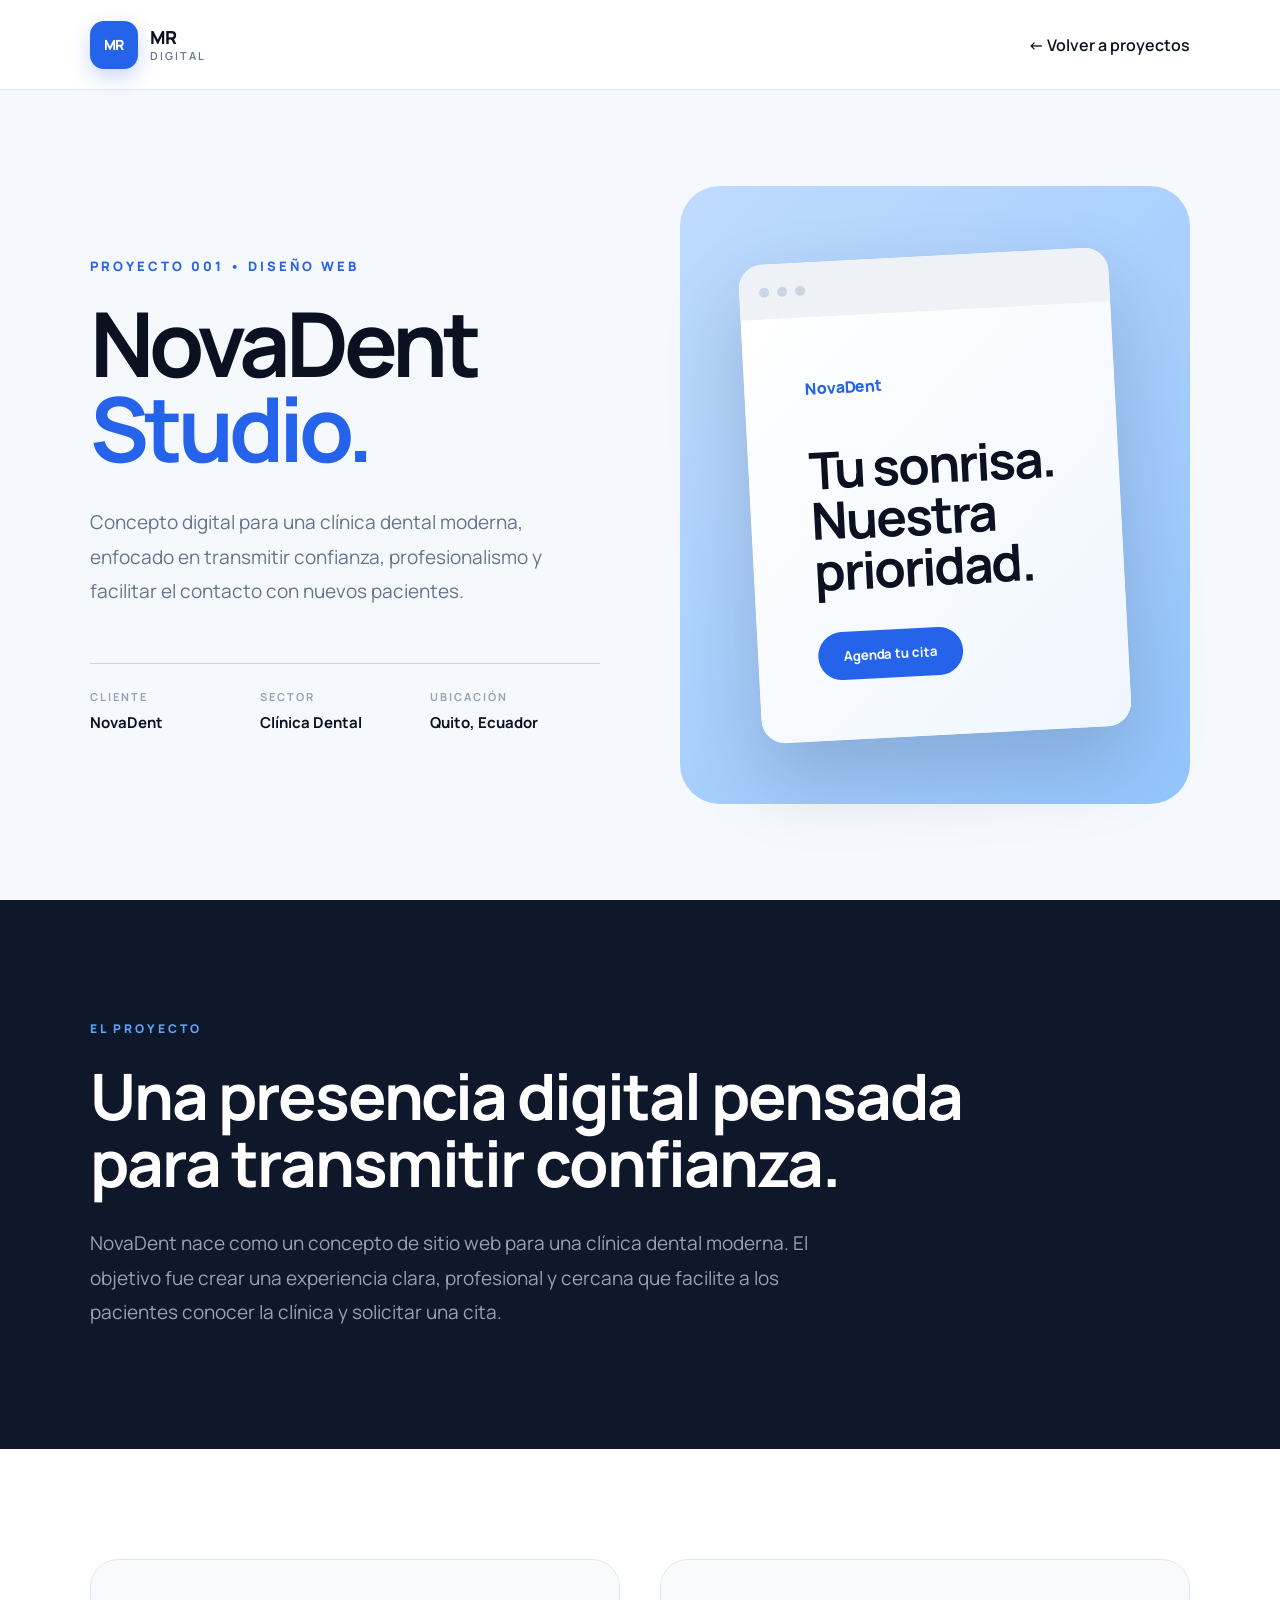
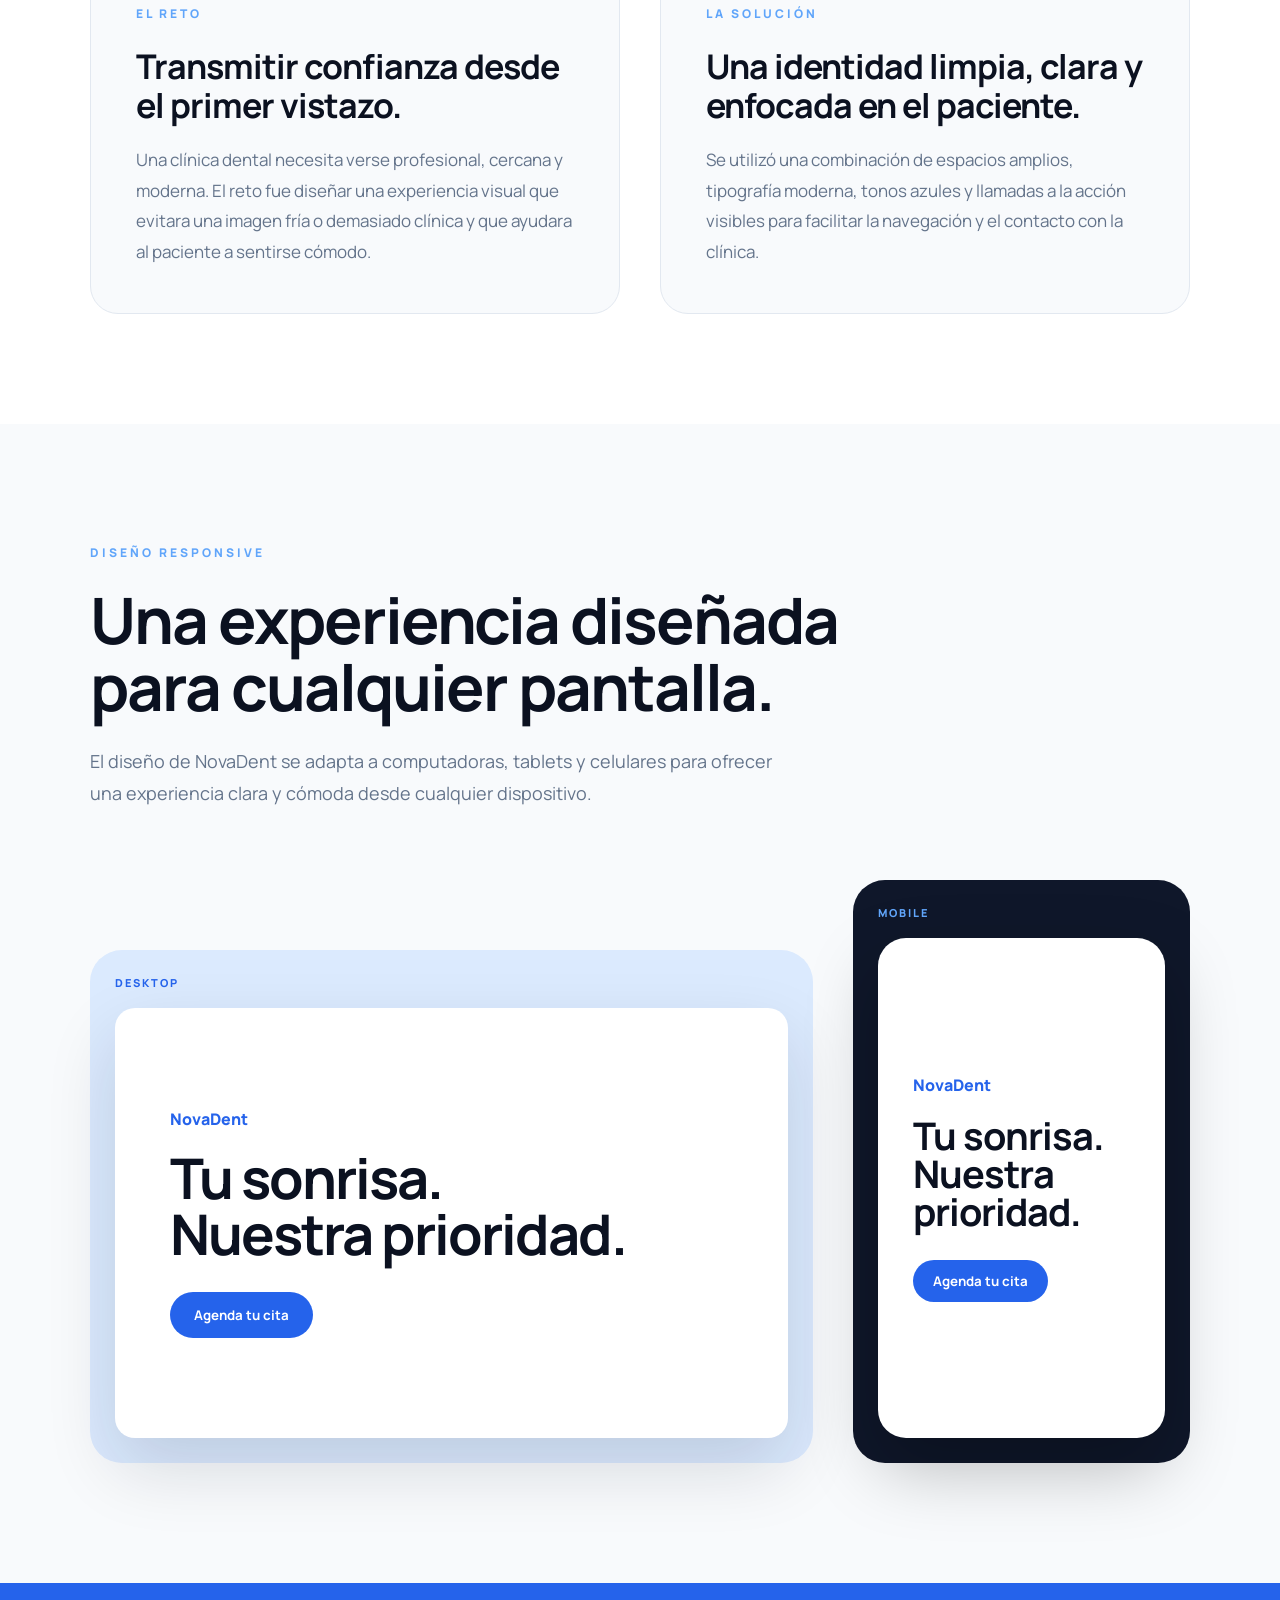
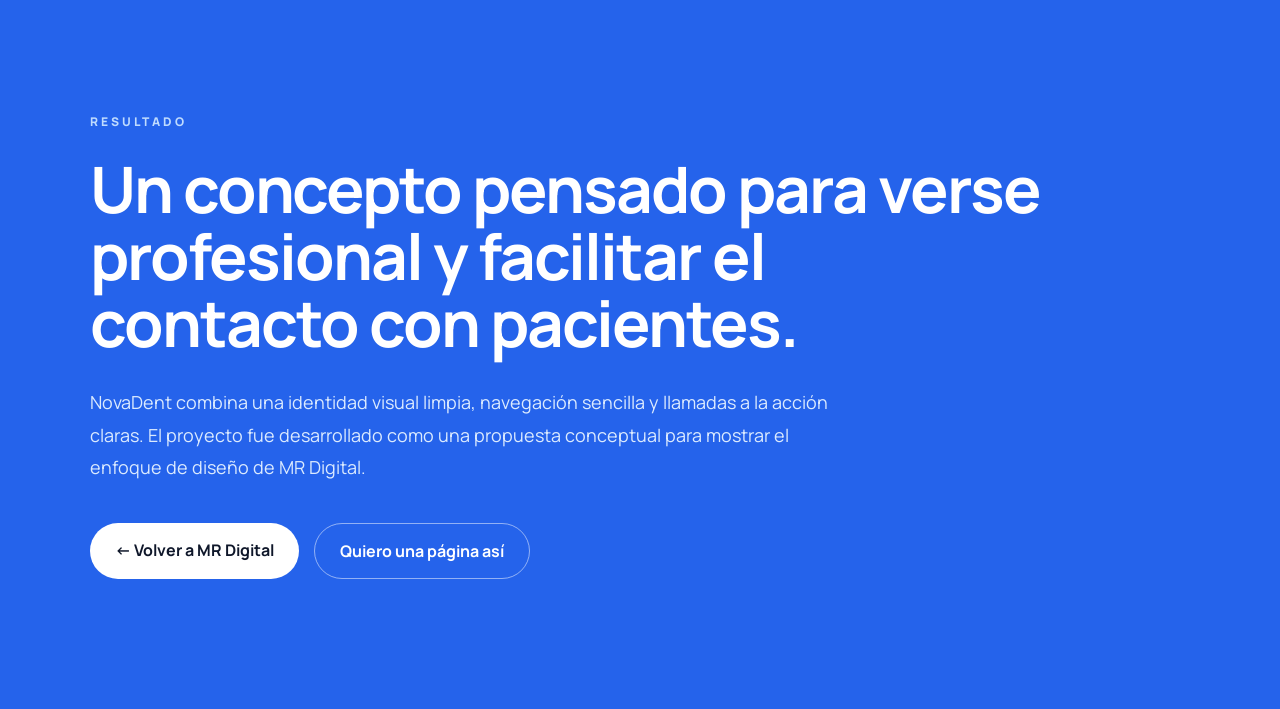
==== novadent.html @ 91b39d13 "Add files via upload" ====
<!DOCTYPE html>
<html lang="es">

<head>
    <meta charset="UTF-8">
    <meta name="viewport" content="width=device-width, initial-scale=1.0">

    <title>NovaDent Studio | Proyecto MR Digital</title>

    <link rel="stylesheet" href="style.css">

    <link rel="preconnect" href="https://fonts.googleapis.com">
    <link rel="preconnect" href="https://fonts.gstatic.com" crossorigin>

    <link href="https://fonts.googleapis.com/css2?family=Manrope:wght@400;500;600;700;800&display=swap"
        rel="stylesheet">
</head>

<body class="pagina-proyecto">

    <!-- NAVEGACIÓN -->
    <header class="proyecto-header">

        <a href="index.html" class="proyecto-logo">
            <div class="logo-icon">MR</div>

            <div class="logo-texto">
                <strong>MR</strong>
                <span>DIGITAL</span>
            </div>
        </a>

        <a href="index.html#proyectos" class="volver-proyectos">
            ← Volver a proyectos
        </a>

    </header>


    <!-- HERO DEL PROYECTO -->
    <main>

        <section class="novadent-hero">

            <div class="novadent-info">

                <p class="novadent-etiqueta">
                    PROYECTO 001 • DISEÑO WEB
                </p>

                <h1>
                    NovaDent
                    <span>Studio.</span>
                </h1>

                <p class="novadent-descripcion">
                    Concepto digital para una clínica dental moderna,
                    enfocado en transmitir confianza, profesionalismo
                    y facilitar el contacto con nuevos pacientes.
                </p>

                <div class="novadent-datos">

                    <div>
                        <span>CLIENTE</span>
                        <strong>NovaDent</strong>
                    </div>

                    <div>
                        <span>SECTOR</span>
                        <strong>Clínica Dental</strong>
                    </div>

                    <div>
                        <span>UBICACIÓN</span>
                        <strong>Quito, Ecuador</strong>
                    </div>

                </div>

            </div>


            <!-- MOCKUP -->
            <div class="novadent-presentacion">

                <div class="novadent-browser">

                    <div class="browser-bar">
                        <span></span>
                        <span></span>
                        <span></span>
                    </div>

                    <div class="browser-contenido">

                        <p>NovaDent</p>

                        <h2>
                            Tu sonrisa.<br>
                            Nuestra prioridad.
                        </h2>

                        <button>
                            Agenda tu cita
                        </button>

                    </div>

                </div>

            </div>

        </section>

        <!-- =========================
     EL PROYECTO
========================= -->

        <section class="novadent-proyecto-info">

            <div class="novadent-proyecto-info-contenido">

                <p class="proyecto-etiqueta">
                    EL PROYECTO
                </p>

                <h2>
                    Una presencia digital pensada
                    para transmitir confianza.
                </h2>

                <p class="proyecto-descripcion">
                    NovaDent nace como un concepto de sitio web para una clínica dental
                    moderna. El objetivo fue crear una experiencia clara, profesional
                    y cercana que facilite a los pacientes conocer la clínica y
                    solicitar una cita.
                </p>

            </div>

        </section>

        <!-- =========================
     RETO Y SOLUCIÓN
========================= -->

        <section class="reto-solucion">

            <div class="reto-bloque">

                <p class="proyecto-etiqueta">
                    EL RETO
                </p>

                <h3>
                    Transmitir confianza desde el primer vistazo.
                </h3>

                <p>
                    Una clínica dental necesita verse profesional, cercana y moderna.
                    El reto fue diseñar una experiencia visual que evitara una imagen fría
                    o demasiado clínica y que ayudara al paciente a sentirse cómodo.
                </p>

            </div>


            <div class="reto-bloque">

                <p class="proyecto-etiqueta">
                    LA SOLUCIÓN
                </p>

                <h3>
                    Una identidad limpia, clara y enfocada en el paciente.
                </h3>

                <p>
                    Se utilizó una combinación de espacios amplios, tipografía moderna,
                    tonos azules y llamadas a la acción visibles para facilitar la
                    navegación y el contacto con la clínica.
                </p>

            </div>

        </section>

        <!-- =========================
     DISEÑO RESPONSIVE
========================= -->

        <section class="novadent-responsive">

            <div class="responsive-encabezado">

                <p class="proyecto-etiqueta">
                    DISEÑO RESPONSIVE
                </p>

                <h2>
                    Una experiencia diseñada
                    para cualquier pantalla.
                </h2>

                <p>
                    El diseño de NovaDent se adapta a computadoras,
                    tablets y celulares para ofrecer una experiencia
                    clara y cómoda desde cualquier dispositivo.
                </p>

            </div>

            <div class="responsive-demo">

                <div class="responsive-desktop">
                    <span>DESKTOP</span>

                    <div class="desktop-pantalla">
                        <p>NovaDent</p>

                        <h3>
                            Tu sonrisa.<br>
                            Nuestra prioridad.
                        </h3>

                        <button>Agenda tu cita</button>
                    </div>
                </div>

                <div class="responsive-mobile">
                    <span>MOBILE</span>

                    <div class="mobile-pantalla">
                        <p>NovaDent</p>

                        <h3>
                            Tu sonrisa.<br>
                            Nuestra prioridad.
                        </h3>

                        <button>Agenda tu cita</button>
                    </div>
                </div>

            </div>

        </section>

        <!-- =========================
     RESULTADO FINAL
========================= -->

        <section class="resultado-final">

            <div class="resultado-contenido">

                <p class="proyecto-etiqueta">
                    RESULTADO
                </p>

                <h2>
                    Un concepto pensado para verse profesional
                    y facilitar el contacto con pacientes.
                </h2>

                <p>
                    NovaDent combina una identidad visual limpia,
                    navegación sencilla y llamadas a la acción claras.
                    El proyecto fue desarrollado como una propuesta
                    conceptual para mostrar el enfoque de diseño de MR Digital.
                </p>

                <div class="resultado-botones">

                    <a href="index.html#proyectos" class="resultado-btn-principal">
                        ← Volver a MR Digital
                    </a>

                    <a href="index.html#contacto" class="resultado-btn-secundario">
                        Quiero una página así
                    </a>

                </div>

            </div>

        </section>

    </main>

</body>

</html>
---- style.css ----
* {
    margin: 0;
    padding: 0;
    box-sizing: border-box;
}

html {
    scroll-behavior: smooth;
}

body {

    font-family: 'Manrope', sans-serif;

    background: #f8fafc;

    color: #0f172a;

}


/* HEADER */

.header {
    width: 100%;
    height: 85px;

    display: flex;
    align-items: center;
    justify-content: space-between;

    padding: 0 7%;

    background: rgba(255, 255, 255, 0.78);

    backdrop-filter: blur(18px);
    -webkit-backdrop-filter: blur(18px);

    position: fixed;
    top: 0;
    left: 0;

    z-index: 1000;

    border-bottom: 1px solid rgba(226, 232, 240, 0.7);

    box-shadow: 0 8px 35px rgba(15, 23, 42, 0.05);
}


/* LOGO */

.logo {
    display: flex;
    align-items: center;
    gap: 11px;

    text-decoration: none;
    color: #0f172a;
}

.logo-icon {
    width: 42px;
    height: 42px;

    display: flex;
    align-items: center;
    justify-content: center;

    background: #2563eb;
    color: white;

    border-radius: 12px;

    font-size: 14px;
    font-weight: 800;
    letter-spacing: -0.5px;

    box-shadow: 0 8px 20px rgba(37, 99, 235, 0.25);

    transition: 0.3s;
}

.logo:hover .logo-icon {
    transform: rotate(-6deg) scale(1.05);
}

.logo-texto {
    display: flex;
    flex-direction: column;

    line-height: 1;
}

.logo-texto strong {
    font-size: 16px;
    font-weight: 800;
}

.logo-texto span {
    margin-top: 4px;

    color: #64748b;

    font-size: 11px;
    font-weight: 600;

    letter-spacing: 1.5px;
    text-transform: uppercase;
}

/* MENU */

.menu {
    display: flex;
    gap: 35px;
}

.menu a {
    text-decoration: none;
    color: #334155;
    font-size: 15px;

    transition: 0.3s;
}

.menu a:hover {
    color: #2563eb;
}


/* BOTON CONTACTO */

.btn-contacto {
    text-decoration: none;

    background: #0f172a;
    color: white;

    padding: 13px 25px;

    border-radius: 30px;

    font-size: 14px;

    transition: 0.3s;
}

.btn-contacto:hover {
    background: #2563eb;
}


/* HERO */

.hero {
    min-height: 100vh;

    display: flex;
    align-items: center;
    justify-content: space-between;

    gap: 70px;

    padding: 140px 7% 70px;

    background:
        radial-gradient(circle at top right, #dbeafe 0%, transparent 35%),
        radial-gradient(circle at bottom left, #bfdbfe 0%, transparent 35%),
        #f8fafc;
}


/* TEXTO HERO */

.hero-texto {
    max-width: 680px;
}

.etiqueta {
    color: #2563eb;

    font-size: 13px;

    font-weight: bold;

    letter-spacing: 2px;

    margin-bottom: 25px;
}

.hero h1 {
    font-size: 65px;

    line-height: 1.05;

    letter-spacing: -2px;

    margin-bottom: 25px;
}

.hero h1 span {
    color: #2563eb;
}

.descripcion {
    max-width: 560px;

    color: #64748b;

    font-size: 18px;

    line-height: 1.7;

    margin-bottom: 35px;
}


/* BOTONES HERO */

.hero-botones {
    display: flex;
    gap: 15px;
}

.btn-principal,
.btn-secundario {

    text-decoration: none;

    padding: 16px 28px;

    border-radius: 30px;

    font-weight: bold;

    transition: 0.3s;
}

.btn-principal {
    background: #2563eb;
    color: white;
}

.btn-principal:hover {
    transform: translateY(-3px);
}

.btn-secundario {
    border: 1px solid #cbd5e1;

    color: #0f172a;

    background: white;
}

.btn-secundario:hover {
    border-color: #2563eb;
    color: #2563eb;
}


/* TARJETA */

.hero-card {

    width: 380px;

    background: #0f172a;

    color: white;

    border-radius: 30px;

    padding: 35px;

    box-shadow: 0 30px 70px rgba(15, 23, 42, 0.20);

    transform: rotate(2deg);

    transition: transform .25s ease;
}

.hero-card:hover {
    transform: rotate(0deg) translateY(-8px);
}

.hero-card p {

    color: #60a5fa;

    font-size: 12px;

    letter-spacing: 2px;

    margin-bottom: 20px;
}

.hero-card h2 {

    font-size: 42px;

    margin-bottom: 5px;
}

.hero-card span {

    color: #94a3b8;
}


/* MOCKUP */

.mockup {
    margin-top: 30px;

    background: white;

    border-radius: 20px;

    overflow: hidden;

    box-shadow: 0 20px 50px rgba(0, 0, 0, 0.18);
}

.mockup-barra {
    height: 38px;

    display: flex;
    align-items: center;

    gap: 7px;

    padding: 0 15px;

    background: #f1f5f9;
}

.mockup-barra span {
    width: 8px;
    height: 8px;

    border-radius: 50%;

    background: #cbd5e1;
}

.mockup-contenido {
    min-height: 215px;

    padding: 30px;

    background:
        radial-gradient(circle at top right, #bfdbfe 0%, transparent 35%),
        linear-gradient(135deg, #ffffff, #eff6ff);
}

.mockup-logo {
    color: #2563eb !important;

    font-size: 13px !important;

    font-weight: 800;

    letter-spacing: 0 !important;

    margin-bottom: 20px !important;
}

.mockup-contenido h3 {
    color: #0f172a;

    font-size: 27px;

    line-height: 1.15;

    margin-bottom: 25px;
}

.mockup-boton {
    display: inline-block;

    padding: 10px 18px;

    background: #2563eb;

    color: white;

    border-radius: 30px;

    font-size: 11px;

    font-weight: 700;
}

/* =========================
   SERVICIOS
========================= */

.servicios {
    padding: 110px 7%;
    background: white;
}

.servicios-titulo {
    max-width: 750px;
    margin-bottom: 60px;
}

.servicios-titulo h2 {
    font-size: 48px;
    line-height: 1.15;
    margin-bottom: 20px;
}

.servicios-titulo>p:last-child {
    color: #64748b;
    font-size: 18px;
    line-height: 1.7;
}


/* TARJETAS */

.servicios-grid {
    display: grid;
    grid-template-columns: repeat(3, 1fr);
    gap: 25px;
}

.servicio-card {
    background: #f8fafc;

    padding: 40px;

    border-radius: 24px;

    border: 1px solid #e2e8f0;

    transition: 0.35s;
    transition: transform 0.3s ease, box-shadow 0.3s ease;
    position: relative;
    overflow: hidden;
}

.servicio-card::before {
    content: "";

    position: absolute;
    top: 0;
    left: 0;

    width: 100%;
    height: 4px;

    background: linear-gradient(90deg, #2563eb, #60a5fa);

    transform: scaleX(0);
    transform-origin: left;

    transition: 0.35s;
}

.servicio-card:hover::before {
    transform: scaleX(1);
}

.servicio-card:hover {
    transform: translateY(-8px);

    box-shadow:
        0 25px 50px rgba(15, 23, 42, 0.10);
}

.servicio-card:hover {
    transform: translateY(-10px);

    box-shadow: 0 20px 50px rgba(15, 23, 42, 0.10);

    border-color: #bfdbfe;
}

.numero {
    width: 45px;
    height: 45px;

    display: flex;
    align-items: center;
    justify-content: center;

    background: #eff6ff;
    color: #2563eb;

    border-radius: 12px;

    font-size: 13px;
    font-weight: 800;

    margin-bottom: 30px;

    transition: 0.3s;
}

.servicio-card:hover .numero {
    background: #2563eb;
    color: white;

    transform: rotate(-6deg);
}

.servicio-card h3 {
    font-size: 25px;

    margin-bottom: 15px;
}

.servicio-card p {
    color: #64748b;

    line-height: 1.7;

    font-size: 16px;
}

/* =========================
   POR QUÉ MR DIGITAL
========================= */

.porque {
    padding: 110px 7%;
    background: #0f172a;
    color: white;
}

.porque-contenido {
    max-width: 1400px;
    margin: auto;
}

.porque-texto {
    max-width: 750px;
    margin-bottom: 70px;
}

.porque-texto h2 {
    font-size: 48px;
    line-height: 1.15;
    margin-bottom: 25px;
}

.porque-texto>p:last-child {
    color: #94a3b8;
    font-size: 18px;
    line-height: 1.7;
}

.porque-grid {
    display: grid;
    grid-template-columns: repeat(2, 1fr);
    gap: 20px;
}

.porque-item {
    padding: 35px;
    border: 1px solid #334155;
    border-radius: 22px;
    transition: 0.35s;
    position: relative;
    overflow: hidden;
}

.porque-item::after {
    content: "";

    position: absolute;
    width: 120px;
    height: 120px;

    top: -60px;
    right: -60px;

    background: #2563eb;
    border-radius: 50%;

    opacity: 0;

    transition: 0.4s ease;
}

.porque-item:hover::after {
    opacity: 0.12;
    transform: scale(1.4);
}

.porque-item:hover {
    background: #172033;
    transform: translateY(-5px);
    border-color: #2563eb;
}

.porque-item span {
    display: block;
    color: #60a5fa;
    font-weight: bold;
    margin-bottom: 30px;
}

.porque-item h3 {
    font-size: 23px;
    margin-bottom: 12px;
}

.porque-item p {
    color: #94a3b8;
    line-height: 1.7;
}

/* =========================
   PORTAFOLIO
========================= */

.proyectos {
    padding: 120px 7%;
    background: #f8fafc;
}

.proyectos-header {
    display: flex;
    justify-content: space-between;
    align-items: flex-end;
    gap: 50px;
    margin-bottom: 65px;
}

.proyectos-header>div {
    max-width: 700px;
}

.proyectos-header h2 {
    font-size: 52px;
    line-height: 1.1;
}

.proyectos-header h2 span {
    color: #2563eb;
}

.proyectos-descripcion {
    max-width: 430px;
    color: #64748b;
    font-size: 17px;
    line-height: 1.7;
}


/* GRID */

.proyectos-grid {
    display: grid;
    grid-template-columns: 1.4fr 0.8fr;
    gap: 30px;
}


/* CARD */

.proyecto-card {
    transition: 0.4s;
}

.proyecto-card:hover {
    transform: translateY(-8px);
}


/* IMAGEN PROYECTO */

.proyecto-imagen {
    position: relative;
    min-height: 470px;

    padding: 45px;

    border-radius: 30px;

    overflow: hidden;
}

.dental {
    background:
        linear-gradient(135deg,
            #dbeafe,
            #93c5fd);
}

.oscuro {
    background: #0f172a;
    color: white;
}


/* ETIQUETA */

.proyecto-tag {
    position: absolute;

    top: 30px;
    left: 30px;

    padding: 9px 15px;

    background: rgba(255, 255, 255, 0.9);

    color: #0f172a;

    border-radius: 30px;

    font-size: 11px;

    font-weight: bold;

    letter-spacing: 1.5px;
}


/* MINI NAVEGADOR */

.browser {
    width: 85%;

    margin: 70px auto 0;

    background: white;

    border-radius: 18px;

    overflow: hidden;

    box-shadow:
        0 30px 70px rgba(15, 23, 42, 0.20);

    transform: rotate(-3deg);

    transition: 0.5s;
}

.proyecto-card:hover .browser {
    transform: rotate(0deg) scale(1.04);

    box-shadow:
        0 35px 80px rgba(15, 23, 42, 0.28);
}

.browser-top {
    height: 40px;

    background: #f1f5f9;

    display: flex;
    align-items: center;

    gap: 7px;

    padding-left: 15px;
}

.browser-top span {
    width: 9px;
    height: 9px;

    border-radius: 50%;

    background: #cbd5e1;
}

.browser-contenido {
    min-height: 270px;

    padding: 45px;

    background:
        linear-gradient(135deg,
            #ffffff,
            #eff6ff);
}

.browser-contenido p {
    color: #2563eb;
    font-weight: bold;
    margin-bottom: 25px;
}

.browser-contenido h3 {
    color: #0f172a;

    font-size: 36px;

    line-height: 1.1;

    margin-bottom: 30px;
}

.mini-boton {
    display: inline-block;

    padding: 11px 20px;

    background: #2563eb;

    color: white;

    border-radius: 30px;

    font-size: 12px;
}


/* PROXIMO PROYECTO */

.proximo {
    height: 100%;

    min-height: 380px;

    display: flex;
    flex-direction: column;
    justify-content: flex-end;
}

.proximo span {
    color: #60a5fa;
    font-size: 13px;
    margin-bottom: 15px;
}

.proximo h3 {
    font-size: 35px;
    margin-bottom: 10px;
}

.proximo p {
    color: #94a3b8;
}


/* INFO PROYECTO */

.proyecto-info {
    display: flex;
    justify-content: space-between;
    align-items: center;

    padding: 25px 5px;
}

.proyecto-info span {
    display: block;

    color: #64748b;

    font-size: 13px;

    margin-bottom: 7px;
}

.proyecto-info h3 {
    font-size: 23px;
}

.flecha {
    width: 50px;
    height: 50px;

    display: flex;
    justify-content: center;
    align-items: center;

    border: 1px solid #cbd5e1;

    border-radius: 50%;

    color: #0f172a;

    text-decoration: none;

    font-size: 23px;

    transition: 0.3s;
}

.flecha:hover {
    background: #2563eb;
    color: white;
    border-color: #2563eb;
}

/* =========================
   PROCESO
========================= */

.proceso {
    padding: 120px 7%;
    background: white;
}

.proceso-titulo {
    max-width: 720px;
    margin-bottom: 60px;
}

.proceso-titulo h2 {
    font-size: 48px;
    line-height: 1.15;
}

.proceso-grid {
    display: grid;
    grid-template-columns: repeat(4, 1fr);
    gap: 20px;
}

.paso {
    padding: 30px 0;
    border-top: 1px solid #cbd5e1;
}

.paso span {
    color: #2563eb;
    font-size: 13px;
    font-weight: bold;
}

.paso h3 {
    font-size: 22px;
    margin: 25px 0 12px;
}

.paso p {
    color: #64748b;
    line-height: 1.7;
}


/* =========================
   CONTACTO
========================= */

.contacto {
    padding: 130px 7%;
    background: #2563eb;
    color: white;
}

.contacto-contenido {
    max-width: 900px;
}

.contacto .etiqueta {
    color: #bfdbfe;
}

.contacto h2 {
    font-size: 58px;
    line-height: 1.08;
    margin-bottom: 25px;
}

.contacto h2 span {
    display: block;
    color: #bfdbfe;
}

.contacto-contenido>p:not(.etiqueta) {
    max-width: 650px;
    font-size: 18px;
    line-height: 1.7;
    color: #dbeafe;
    margin-bottom: 35px;
}

.btn-whatsapp {
    display: inline-block;

    padding: 17px 30px;

    background: white;
    color: #0f172a;

    border-radius: 30px;

    text-decoration: none;
    font-weight: bold;

    transition: 0.3s;
}

.btn-whatsapp:hover {
    transform: translateY(-4px);
    box-shadow: 0 15px 35px rgba(0, 0, 0, 0.15);
}

/* =========================
   RESPONSIVE
========================= */





/* =========================
   CELULARES PEQUEÑOS
========================= */



/* BOTÓN FLOTANTE WHATSAPP */

.whatsapp-flotante {
    position: fixed;
    right: 35px;
    bottom: 35px;

    display: flex;
    align-items: center;
    gap: 10px;

    padding: 13px 18px;

    background: #0f172a;
    color: white;

    border-radius: 50px;

    text-decoration: none;
    font-size: 13px;
    font-weight: 700;

    box-shadow: 0 15px 35px rgba(15, 23, 42, 0.25);

    z-index: 999;

    transition: 0.3s;
}

.whatsapp-flotante:hover {
    background: #2563eb;
    transform: translateY(-4px);
}

.whatsapp-flotante strong {
    font-size: 18px;
}

/* =========================
   MENÚ MÓVIL
========================= */

.menu-toggle {
    display: none;

    width: 44px;
    height: 44px;

    border: 1px solid #cbd5e1;
    border-radius: 12px;

    background: white;
    color: #0f172a;

    font-size: 22px;
    cursor: pointer;

    align-items: center;
    justify-content: center;

    transition: 0.3s;
}

.menu-toggle:hover {
    border-color: #2563eb;
    color: #2563eb;
}



/* MENÚ DESPLEGABLE EN CELULAR */



/* =========================
   CONFIANZA
========================= */

.confianza {
    display: grid;
    grid-template-columns: repeat(3, 1fr);
    gap: 1px;

    margin: 0 7% 120px;

    background: #e2e8f0;

    border: 1px solid #e2e8f0;
    border-radius: 24px;

    overflow: hidden;
}

.confianza-item {
    background: white;

    padding: 35px;

    transition: 0.3s;
}

.confianza-item:hover {
    background: #f8fafc;
}

.confianza-item span {
    display: block;

    color: #2563eb;

    font-size: 12px;
    font-weight: 800;

    margin-bottom: 20px;
}

.confianza-item h3 {
    font-size: 21px;

    margin-bottom: 10px;
}

.confianza-item p {
    color: #64748b;

    line-height: 1.7;

    font-size: 15px;
}

/* RESPONSIVE CONFIANZA */





/* =========================
   FOOTER
========================= */

.footer {
    padding: 80px 7% 30px;

    background: #0b1120;
    color: white;
}

.footer-principal {
    display: grid;
    grid-template-columns: 2fr 1fr 1fr;
    gap: 80px;

    padding-bottom: 60px;

    border-bottom: 1px solid rgba(255, 255, 255, 0.10);
}

.footer-logo {
    display: inline-flex;
    align-items: center;
    gap: 12px;

    color: white;
    text-decoration: none;

    margin-bottom: 25px;
}

.footer-logo .logo-texto span {
    color: #94a3b8;
}

.footer-marca>p {
    max-width: 420px;

    color: #94a3b8;

    font-size: 15px;
    line-height: 1.8;
}

.footer-links,
.footer-contacto {
    display: flex;
    flex-direction: column;
    align-items: flex-start;
    gap: 14px;
}

.footer-links h3,
.footer-contacto h3 {
    margin-bottom: 8px;

    color: white;

    font-size: 14px;
}

.footer-links a,
.footer-contacto a {
    color: #94a3b8;

    text-decoration: none;

    font-size: 14px;

    transition: 0.3s;
}

.footer-contacto p {
    color: #94a3b8;

    font-size: 14px;
}

.footer-links a:hover,
.footer-contacto a:hover {
    color: #60a5fa;

    transform: translateX(4px);
}

.footer-bottom {
    display: flex;
    justify-content: space-between;
    gap: 30px;

    padding-top: 30px;

    color: #64748b;

    font-size: 12px;
}



/* LINK PROYECTO NOVADENT */

.proyecto-link {
    color: inherit;
    text-decoration: none;

    transition: color 0.3s ease;
}

.proyecto-link:hover {
    color: #2563eb;
}

/* ========================================
   PÁGINA PROYECTO - NOVADENT
======================================== */

.pagina-proyecto {
    margin: 0;
    font-family: "Manrope", sans-serif;
    background: #f5f8fc;
    color: #0b1120;
}

/* HEADER */

.proyecto-header {
    height: 90px;
    padding: 0 7%;

    display: flex;
    align-items: center;
    justify-content: space-between;

    background: #ffffff;
    border-bottom: 1px solid #e2e8f0;
}

.proyecto-logo {
    display: flex;
    align-items: center;
    gap: 12px;

    color: #0b1120;
    text-decoration: none;
}

.proyecto-logo .logo-icon {
    width: 48px;
    height: 48px;

    display: flex;
    align-items: center;
    justify-content: center;

    background: #2563eb;
    color: white;

    border-radius: 14px;
    font-weight: 800;
}

.proyecto-logo .logo-texto {
    display: flex;
    flex-direction: column;
}

.proyecto-logo .logo-texto strong {
    font-size: 18px;
}

.proyecto-logo .logo-texto span {
    font-size: 11px;
    letter-spacing: 2px;
    color: #64748b;
}

.volver-proyectos {
    color: #0b1120;
    text-decoration: none;
    font-weight: 600;
}

/* HERO NOVADENT */

.novadent-hero {
    min-height: calc(100vh - 90px);
    padding: 80px 7%;

    display: grid;
    grid-template-columns: 1fr 1fr;
    align-items: center;
    gap: 80px;
}

.novadent-etiqueta {
    margin-bottom: 25px;

    color: #2563eb;
    font-size: 13px;
    font-weight: 800;
    letter-spacing: 3px;
}

.novadent-info h1 {
    margin: 0;

    font-size: clamp(60px, 7vw, 110px);
    line-height: 0.95;
    letter-spacing: -5px;
}

.novadent-info h1 span {
    display: block;
    color: #2563eb;
}

.novadent-descripcion {
    max-width: 650px;
    margin-top: 35px;

    color: #64748b;
    font-size: 19px;
    line-height: 1.8;
}

/* DATOS */

.novadent-datos {
    margin-top: 55px;

    display: grid;
    grid-template-columns: repeat(3, 1fr);

    border-top: 1px solid #cbd5e1;
    padding-top: 25px;
}

.novadent-datos div {
    display: flex;
    flex-direction: column;
    gap: 8px;
}

.novadent-datos span {
    color: #94a3b8;
    font-size: 11px;
    font-weight: 700;
    letter-spacing: 2px;
}

.novadent-datos strong {
    font-size: 15px;
}

/* MOCKUP */

.novadent-presentacion {
    padding: 70px;

    background: linear-gradient(135deg,
            #bfdbfe,
            #93c5fd);

    border-radius: 40px;
}

.novadent-browser {
    overflow: hidden;

    background: white;
    border-radius: 24px;

    box-shadow: 0 35px 80px rgba(15, 23, 42, 0.18);

    transform: rotate(-3deg);
}

.browser-bar {
    height: 55px;
    padding: 0 20px;

    display: flex;
    align-items: center;
    gap: 8px;

    background: #eef2f7;
}

.browser-bar span {
    width: 10px;
    height: 10px;

    background: #cbd5e1;
    border-radius: 50%;
}

.browser-contenido {
    min-height: 420px;
    padding: 60px;

    display: flex;
    flex-direction: column;
    justify-content: center;
}

.browser-contenido p {
    color: #2563eb;
    font-weight: 800;
}

.browser-contenido h2 {
    margin: 20px 0 35px;

    font-size: clamp(38px, 4vw, 65px);
    line-height: 1;
    letter-spacing: -2px;
}

.browser-contenido button {
    width: fit-content;

    padding: 15px 25px;

    border: 0;
    border-radius: 30px;

    background: #2563eb;
    color: white;

    font-family: inherit;
    font-weight: 700;
}

/* RESPONSIVE */



/* ========================================
   NOVADENT - SECCIÓN EL PROYECTO
======================================== */

.novadent-proyecto-info {
    padding: 120px 7%;

    background: #0f172a;
    color: white;
}

.novadent-proyecto-info-contenido {
    max-width: 1000px;
}

.proyecto-etiqueta {
    margin-bottom: 25px;

    color: #60a5fa;

    font-size: 12px;
    font-weight: 800;

    letter-spacing: 3px;
}

.novadent-proyecto-info h2 {
    max-width: 900px;

    margin-bottom: 30px;

    font-size: clamp(42px, 5vw, 72px);

    line-height: 1.05;

    letter-spacing: -2px;
}

.proyecto-descripcion {
    max-width: 760px;

    color: #94a3b8;

    font-size: 19px;

    line-height: 1.8;
}


/* RESPONSIVE */



/* ========================================
   NOVADENT - RETO Y SOLUCIÓN
======================================== */

.reto-solucion {
    padding: 110px 7%;

    display: grid;
    grid-template-columns: repeat(2, 1fr);
    gap: 40px;

    background: #ffffff;
}

.reto-bloque {
    padding: 45px;

    border: 1px solid #e2e8f0;
    border-radius: 28px;

    background: #f8fafc;
}

.reto-bloque h3 {
    margin-bottom: 20px;

    font-size: 34px;
    line-height: 1.15;
    letter-spacing: -1px;
}

.reto-bloque>p:last-child {
    color: #64748b;

    font-size: 17px;
    line-height: 1.8;
}



/* ========================================
   NOVADENT - DISEÑO RESPONSIVE
======================================== */

.novadent-responsive {
    padding: 120px 7%;
    background: #f8fafc;
}

.responsive-encabezado {
    max-width: 850px;
    margin-bottom: 70px;
}

.responsive-encabezado h2 {
    margin-bottom: 25px;

    font-size: clamp(42px, 5vw, 72px);
    line-height: 1.05;

    letter-spacing: -2px;
}

.responsive-encabezado>p:last-child {
    max-width: 700px;

    color: #64748b;

    font-size: 18px;
    line-height: 1.8;
}


/* CONTENEDOR DE MOCKUPS */

.responsive-demo {
    display: grid;
    grid-template-columns: 1.5fr 0.7fr;
    gap: 40px;

    align-items: end;
}


/* DESKTOP */

.responsive-desktop {
    padding: 25px;

    background: #dbeafe;

    border-radius: 32px;
}

.responsive-desktop>span {
    display: block;

    margin-bottom: 18px;

    color: #2563eb;

    font-size: 11px;
    font-weight: 800;

    letter-spacing: 2px;
}

.desktop-pantalla {
    min-height: 430px;

    padding: 55px;

    display: flex;
    flex-direction: column;
    justify-content: center;

    background: white;

    border-radius: 20px;

    box-shadow:
        0 30px 70px rgba(15, 23, 42, 0.14);
}

.desktop-pantalla p {
    color: #2563eb;
    font-weight: 800;
}

.desktop-pantalla h3 {
    margin: 20px 0 30px;

    font-size: 56px;
    line-height: 1;

    letter-spacing: -2px;
}

.desktop-pantalla button {
    width: fit-content;

    padding: 14px 24px;

    border: none;

    border-radius: 30px;

    background: #2563eb;
    color: white;

    font-family: inherit;
    font-weight: 700;
}


/* MOBILE */

.responsive-mobile {
    padding: 25px;

    background: #0f172a;

    border-radius: 32px;
}

.responsive-mobile>span {
    display: block;

    margin-bottom: 18px;

    color: #60a5fa;

    font-size: 11px;
    font-weight: 800;

    letter-spacing: 2px;
}

.mobile-pantalla {
    min-height: 500px;

    padding: 35px;

    display: flex;
    flex-direction: column;
    justify-content: center;

    background: white;

    border-radius: 28px;

    box-shadow:
        0 30px 70px rgba(0, 0, 0, 0.25);
}

.mobile-pantalla p {
    color: #2563eb;
    font-weight: 800;
}

.mobile-pantalla h3 {
    margin: 20px 0 30px;

    font-size: 38px;
    line-height: 1;

    letter-spacing: -1px;
}

.mobile-pantalla button {
    width: fit-content;

    padding: 12px 20px;

    border: none;

    border-radius: 30px;

    background: #2563eb;
    color: white;

    font-family: inherit;
    font-weight: 700;
}


/* RESPONSIVE REAL */



/* ========================================
   NOVADENT - RESULTADO FINAL
======================================== */

.resultado-final {
    padding: 130px 7%;

    background: #2563eb;
    color: white;
}

.resultado-contenido {
    max-width: 1000px;
}

.resultado-final .proyecto-etiqueta {
    color: #bfdbfe;
}

.resultado-final h2 {
    max-width: 950px;

    margin-bottom: 30px;

    font-size: clamp(42px, 5vw, 72px);
    line-height: 1.05;

    letter-spacing: -2px;
}

.resultado-contenido>p:not(.proyecto-etiqueta) {
    max-width: 750px;

    color: #dbeafe;

    font-size: 18px;
    line-height: 1.8;

    margin-bottom: 40px;
}

.resultado-botones {
    display: flex;
    flex-wrap: wrap;
    gap: 15px;
}

.resultado-btn-principal,
.resultado-btn-secundario {
    padding: 16px 25px;

    border-radius: 30px;

    text-decoration: none;
    font-weight: 700;

    transition: 0.3s;
}

.resultado-btn-principal {
    background: white;
    color: #0f172a;
}

.resultado-btn-secundario {
    border: 1px solid rgba(255, 255, 255, 0.5);

    color: white;
}

.resultado-btn-principal:hover,
.resultado-btn-secundario:hover {
    transform: translateY(-4px);
}


/* ========================================
   AJUSTES FINALES - WHATSAPP Y FOOTER
======================================== */

.footer-bottom {
    padding-right: 180px;
}

.whatsapp-flotante {
    right: 35px;
    bottom: 35px;
}

/* ========================================
   RESPONSIVE - TABLET Y MÓVIL
======================================== */

@media (max-width: 900px) {

/* HEADER */

    .header {
        padding: 0 5%;
        height: 75px;
    }

    .menu {
        display: none;
    }

    .logo {
        font-size: 22px;
    }

    .btn-contacto {
        display: none;
    }

    .menu-toggle {
        display: flex;
    }


    /* HERO */

    .hero {
        min-height: auto;
        flex-direction: column;
        align-items: flex-start;
        padding: 120px 5% 80px;
        gap: 60px;
    }

    .hero-texto {
        max-width: 100%;
    }

    .hero h1 {
        font-size: 48px;
    }

    .descripcion {
        font-size: 17px;
    }

    .hero-botones {
        flex-wrap: wrap;
    }

    .hero-card {
        width: 100%;
        transform: none;
    }


    /* SERVICIOS */

    .servicios {
        padding: 90px 5%;
    }

    .servicios-titulo h2 {
        font-size: 40px;
    }

    .servicios-grid {
        grid-template-columns: 1fr;
    }


    /* POR QUÉ */

    .porque {
        padding: 90px 5%;
    }

    .porque-texto h2 {
        font-size: 40px;
    }

    .porque-grid {
        grid-template-columns: 1fr;
    }


    /* PROYECTOS */

    .proyectos {
        padding: 90px 5%;
    }

    .proyectos-header {
        flex-direction: column;
        align-items: flex-start;
    }

    .proyectos-header h2 {
        font-size: 42px;
    }

    .proyectos-grid {
        grid-template-columns: 1fr;
    }

    .proyecto-imagen {
        min-height: 400px;
        padding: 25px;
    }

    .browser {
        width: 95%;
    }


    /* PROCESO */

    .proceso {
        padding: 90px 5%;
    }

    .proceso-titulo h2 {
        font-size: 40px;
    }

    .proceso-grid {
        grid-template-columns: repeat(2, 1fr);
        gap: 30px;
    }


    /* CONTACTO */

    .contacto {
        padding: 100px 5%;
    }

    .contacto h2 {
        font-size: 46px;
    }

.menu {
        display: none;
    }

    .btn-contacto {
        display: none;
    }

    .menu-toggle {
        display: flex;
        align-items: center;
        justify-content: center;

        width: 44px;
        height: 44px;

        margin-left: auto;

        background: #0f172a;
        color: white;

        border: none;
        border-radius: 12px;

        font-size: 22px;
        cursor: pointer;
    }

.menu.menu-activo {
        display: flex;

        position: absolute;
        top: 75px;
        left: 5%;
        right: 5%;

        flex-direction: column;
        align-items: stretch;
        gap: 5px;

        padding: 15px;

        background: rgba(255, 255, 255, 0.96);

        backdrop-filter: blur(18px);
        -webkit-backdrop-filter: blur(18px);

        border: 1px solid #e2e8f0;
        border-radius: 18px;

        box-shadow: 0 20px 50px rgba(15, 23, 42, 0.15);
    }

    .menu.menu-activo a {
        width: 100%;
        padding: 14px 16px;

        border-radius: 10px;

        font-size: 15px;
        font-weight: 600;
    }

    .menu.menu-activo a:hover {
        background: #eff6ff;
        color: #2563eb;
    }

.confianza {
        grid-template-columns: 1fr;
        margin: 0 5% 90px;
    }

.footer {
        padding: 60px 5% 25px;
    }

    .footer-principal {
        grid-template-columns: 1fr;
        gap: 45px;

        padding-bottom: 45px;
    }

    .footer-bottom {
        flex-direction: column;
        gap: 10px;
    }

.footer {
        padding: 60px 5% 25px;
    }

    .footer-principal {
        grid-template-columns: 1fr;
        gap: 45px;
        padding-bottom: 45px;
    }

    .footer-bottom {
        flex-direction: column;
        gap: 10px;
    }

.novadent-hero {
        grid-template-columns: 1fr;
        gap: 50px;
        padding: 60px 6%;
    }

    .novadent-info h1 {
        font-size: 60px;
        letter-spacing: -3px;
    }

    .novadent-presentacion {
        padding: 35px;
        border-radius: 25px;
    }

    .browser-contenido {
        min-height: 300px;
        padding: 35px;
    }

    .novadent-datos {
        grid-template-columns: 1fr;
        gap: 25px;
    }

    .proyecto-header {
        padding: 0 6%;
    }

.novadent-proyecto-info {
        padding: 90px 6%;
    }

    .novadent-proyecto-info h2 {
        font-size: 42px;
    }

    .proyecto-descripcion {
        font-size: 17px;
    }

.reto-solucion {
        grid-template-columns: 1fr;
        padding: 80px 6%;
    }

    .reto-bloque {
        padding: 30px;
    }

    .reto-bloque h3 {
        font-size: 28px;
    }

.novadent-responsive {
        padding: 90px 6%;
    }

    .responsive-demo {
        grid-template-columns: 1fr;
    }

    .desktop-pantalla {
        min-height: 320px;
        padding: 35px;
    }

    .desktop-pantalla h3 {
        font-size: 40px;
    }

    .mobile-pantalla {
        min-height: 430px;
    }

.resultado-final {
        padding: 90px 6%;
    }

    .resultado-botones {
        flex-direction: column;
    }

    .resultado-btn-principal,
    .resultado-btn-secundario {
        width: 100%;
        text-align: center;
    }

}

/* ========================================
   RESPONSIVE - CELULARES PEQUEÑOS
======================================== */

@media (max-width: 600px) {

.hero h1 {
        font-size: 39px;
        letter-spacing: -1px;
    }

    .etiqueta {
        font-size: 11px;
    }

    .descripcion {
        font-size: 16px;
    }

    .hero-botones {
        flex-direction: column;
    }

    .btn-principal,
    .btn-secundario {
        width: 100%;
        text-align: center;
    }


    .hero-card {
        padding: 25px;
    }

    .hero-card h2 {
        font-size: 34px;
    }

    .mockup {
        height: 200px;
    }


    .servicios-titulo h2,
    .porque-texto h2,
    .proyectos-header h2,
    .proceso-titulo h2 {
        font-size: 34px;
    }


    .proceso-grid {
        grid-template-columns: 1fr;
    }


    .proyecto-imagen {
        min-height: 330px;
    }

    .browser {
        margin-top: 60px;
    }

    .browser-contenido {
        min-height: 220px;
        padding: 30px;
    }

    .browser-contenido h3 {
        font-size: 28px;
    }


    .contacto h2 {
        font-size: 38px;
    }

    .btn-whatsapp {
        width: 100%;
        text-align: center;
    }

.whatsapp-flotante {
    right: 18px;
    bottom: 18px;
}

.footer-bottom {
    padding-right: 0;
    padding-bottom: 70px;
}

}
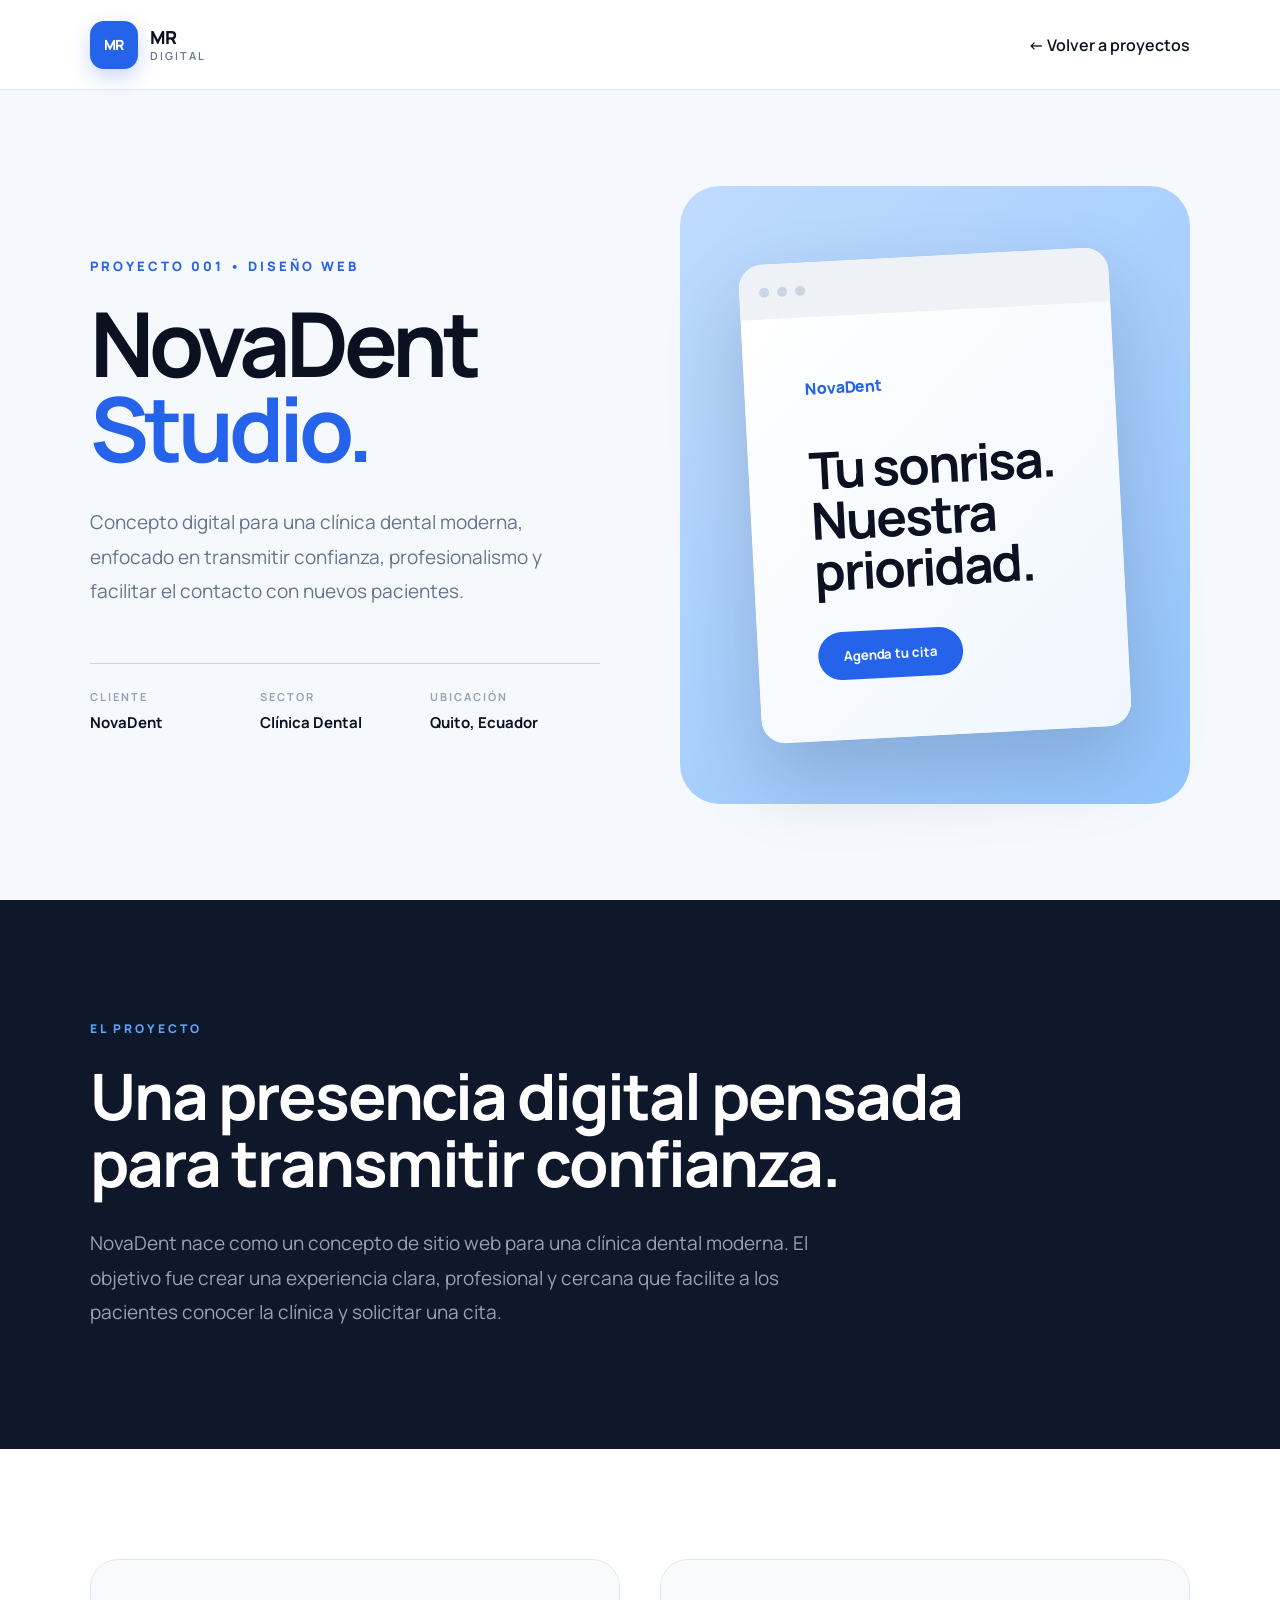
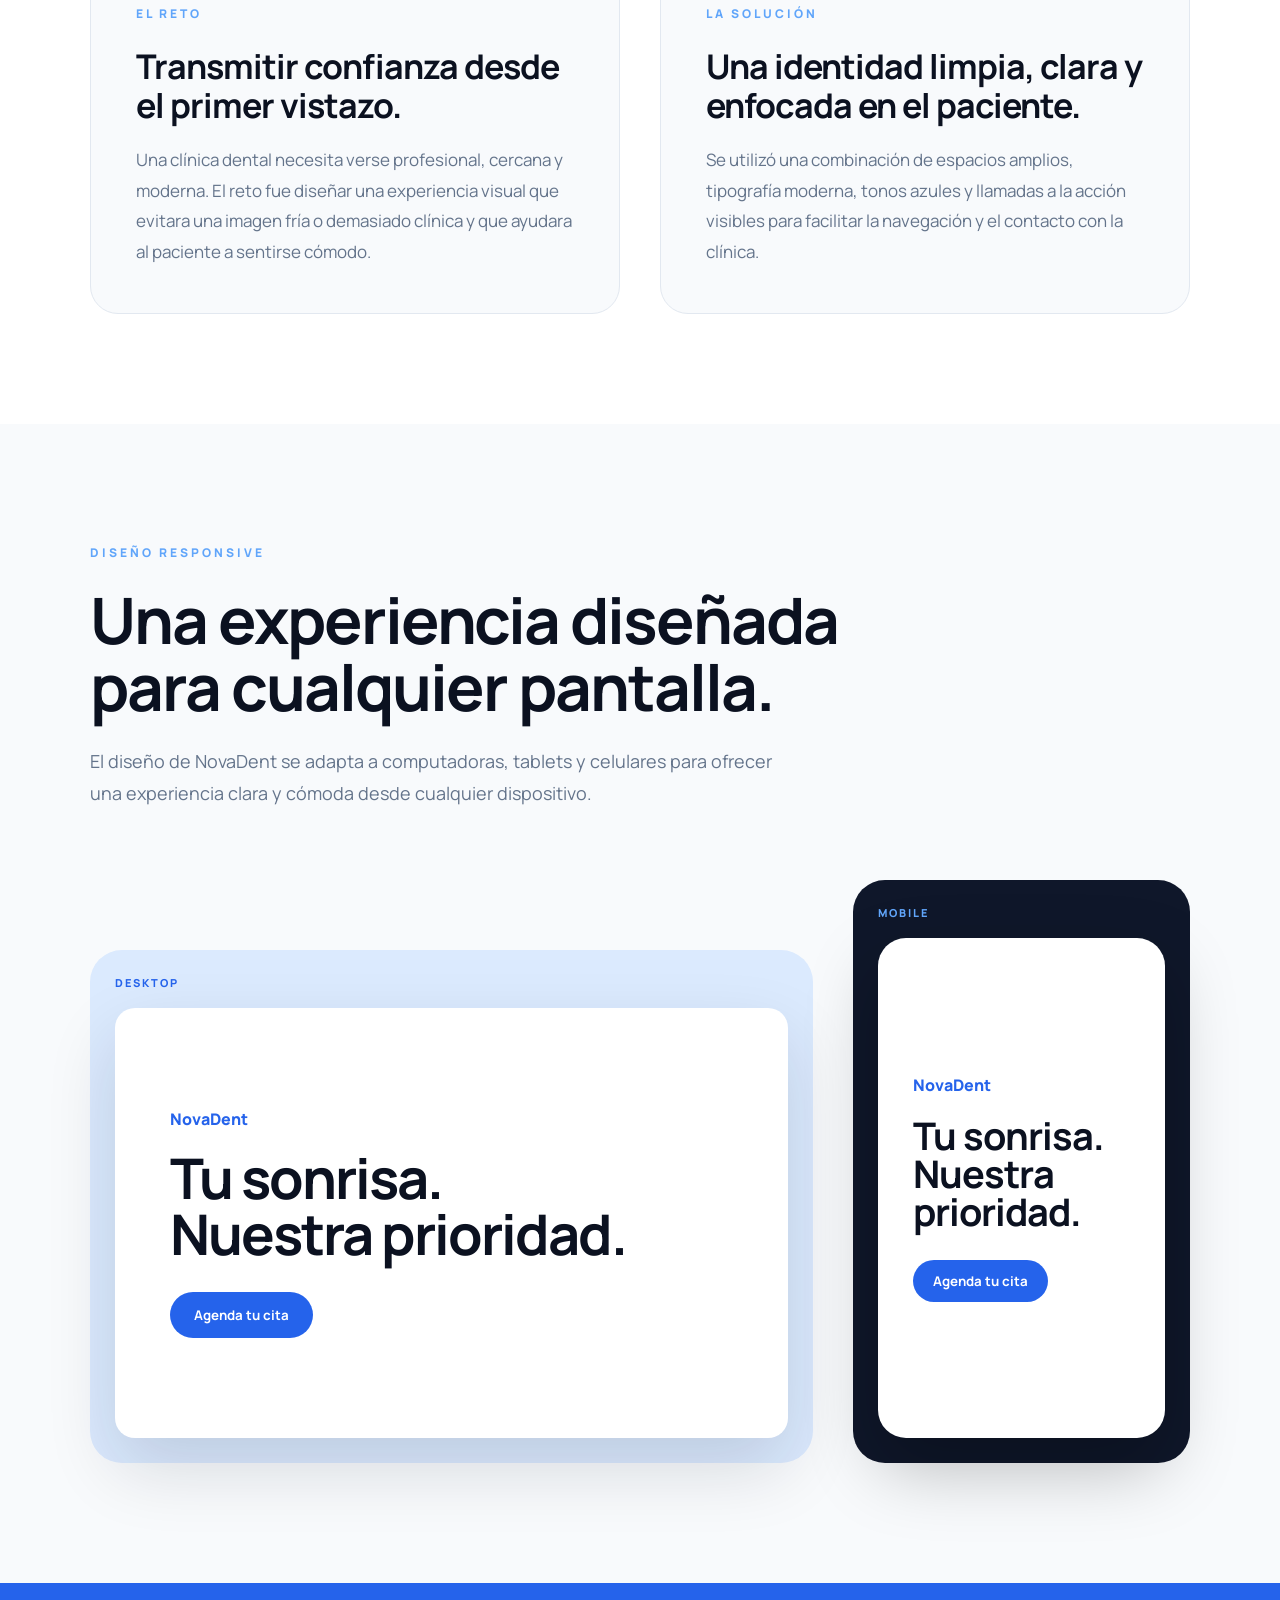
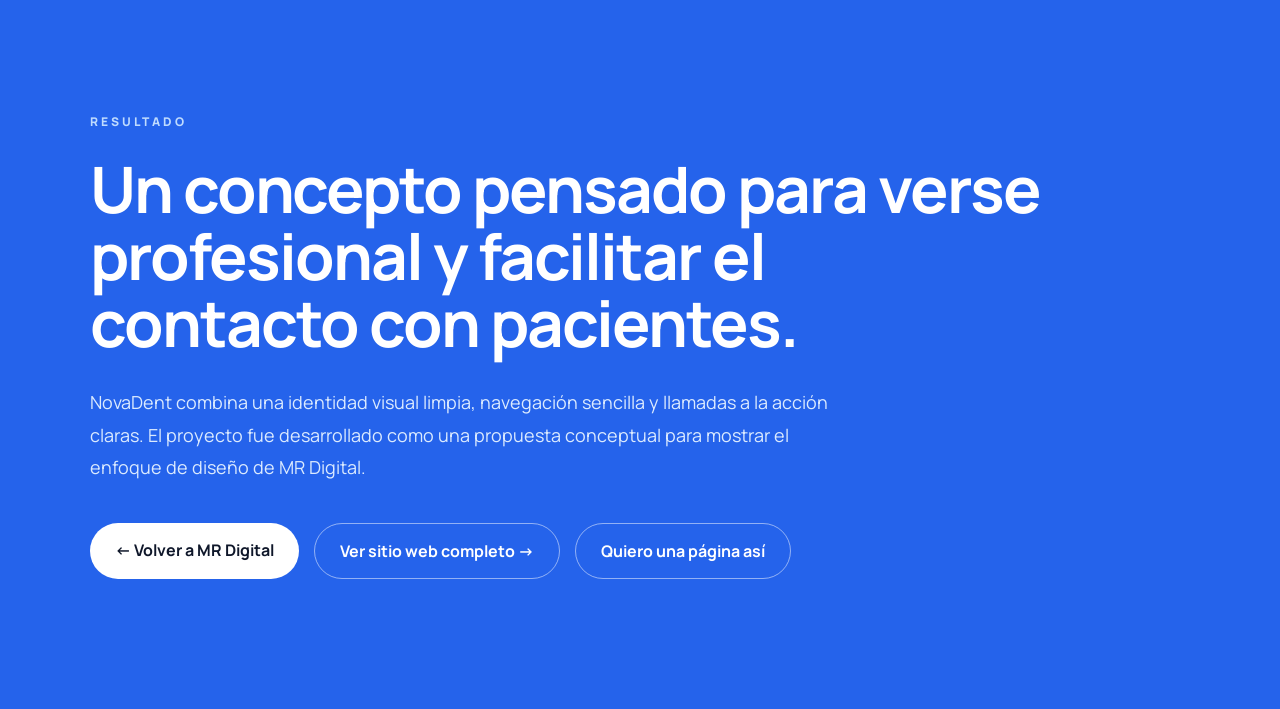
==== commit 11032c8e: "Agregar botón sitio completo NovaDent" ====
--- a/novadent.html
+++ b/novadent.html
@@ -277,6 +277,10 @@
                         ← Volver a MR Digital
                     </a>
 
+                    <a href="clinica-novadent.html" class="resultado-btn-secundario">
+                        Ver sitio web completo →
+                    </a>
+
                     <a href="index.html#contacto" class="resultado-btn-secundario">
                         Quiero una página así
                     </a>
--- a/style.css
+++ b/style.css
@@ -1865,7 +1865,7 @@
 
 @media (max-width: 900px) {
 
-/* HEADER */
+    /* HEADER */
 
     .header {
         padding: 0 5%;
@@ -2006,7 +2006,7 @@
         font-size: 46px;
     }
 
-.menu {
+    .menu {
         display: none;
     }
 
@@ -2034,7 +2034,7 @@
         cursor: pointer;
     }
 
-.menu.menu-activo {
+    .menu.menu-activo {
         display: flex;
 
         position: absolute;
@@ -2074,12 +2074,12 @@
         color: #2563eb;
     }
 
-.confianza {
+    .confianza {
         grid-template-columns: 1fr;
         margin: 0 5% 90px;
     }
 
-.footer {
+    .footer {
         padding: 60px 5% 25px;
     }
 
@@ -2095,7 +2095,7 @@
         gap: 10px;
     }
 
-.footer {
+    .footer {
         padding: 60px 5% 25px;
     }
 
@@ -2110,7 +2110,7 @@
         gap: 10px;
     }
 
-.novadent-hero {
+    .novadent-hero {
         grid-template-columns: 1fr;
         gap: 50px;
         padding: 60px 6%;
@@ -2140,7 +2140,7 @@
         padding: 0 6%;
     }
 
-.novadent-proyecto-info {
+    .novadent-proyecto-info {
         padding: 90px 6%;
     }
 
@@ -2152,7 +2152,7 @@
         font-size: 17px;
     }
 
-.reto-solucion {
+    .reto-solucion {
         grid-template-columns: 1fr;
         padding: 80px 6%;
     }
@@ -2165,7 +2165,7 @@
         font-size: 28px;
     }
 
-.novadent-responsive {
+    .novadent-responsive {
         padding: 90px 6%;
     }
 
@@ -2186,7 +2186,7 @@
         min-height: 430px;
     }
 
-.resultado-final {
+    .resultado-final {
         padding: 90px 6%;
     }
 
@@ -2208,7 +2208,7 @@
 
 @media (max-width: 600px) {
 
-.hero h1 {
+    .hero h1 {
         font-size: 39px;
         letter-spacing: -1px;
     }
@@ -2285,14 +2285,1278 @@
         text-align: center;
     }
 
-.whatsapp-flotante {
-    right: 18px;
-    bottom: 18px;
-}
-
-.footer-bottom {
-    padding-right: 0;
-    padding-bottom: 70px;
-}
-
-}
+    .whatsapp-flotante {
+        right: 18px;
+        bottom: 18px;
+    }
+
+    .footer-bottom {
+        padding-right: 0;
+        padding-bottom: 70px;
+    }
+
+}
+
+/* ========================================
+   CLÍNICA NOVADENT - HERO
+======================================== */
+
+.clinica-page {
+    margin: 0;
+    font-family: "Manrope", sans-serif;
+    background: #f8fafc;
+    color: #0f172a;
+}
+
+
+/* HEADER */
+
+.clinica-header {
+    position: fixed;
+    top: 0;
+    left: 0;
+
+    width: 100%;
+    height: 85px;
+
+    display: flex;
+    align-items: center;
+    justify-content: space-between;
+
+    padding: 0 7%;
+
+    background: rgba(255, 255, 255, 0.88);
+
+    backdrop-filter: blur(18px);
+    -webkit-backdrop-filter: blur(18px);
+
+    border-bottom: 1px solid rgba(226, 232, 240, 0.7);
+
+    z-index: 1000;
+}
+
+.clinica-logo {
+    color: #0f172a;
+
+    text-decoration: none;
+
+    font-size: 24px;
+    font-weight: 800;
+
+    letter-spacing: -1px;
+}
+
+.clinica-logo span {
+    color: #2563eb;
+}
+
+.clinica-menu {
+    display: flex;
+    gap: 32px;
+}
+
+.clinica-menu a {
+    color: #475569;
+
+    text-decoration: none;
+
+    font-size: 14px;
+    font-weight: 600;
+
+    transition: 0.3s;
+}
+
+.clinica-menu a:hover {
+    color: #2563eb;
+}
+
+.clinica-btn-header {
+    padding: 13px 23px;
+
+    background: #2563eb;
+    color: white;
+
+    border-radius: 30px;
+
+    text-decoration: none;
+
+    font-size: 13px;
+    font-weight: 700;
+
+    transition: 0.3s;
+}
+
+.clinica-btn-header:hover {
+    transform: translateY(-3px);
+
+    box-shadow: 0 12px 30px rgba(37, 99, 235, 0.20);
+}
+
+
+/* HERO */
+
+.clinica-hero {
+    min-height: 100vh;
+
+    display: grid;
+    grid-template-columns: 1.1fr 0.9fr;
+
+    align-items: center;
+
+    gap: 70px;
+
+    padding: 145px 7% 80px;
+
+    background:
+        radial-gradient(circle at top right, #dbeafe 0%, transparent 35%),
+        radial-gradient(circle at bottom left, #e0f2fe 0%, transparent 35%),
+        #f8fafc;
+}
+
+.clinica-hero-texto {
+    max-width: 760px;
+}
+
+.clinica-etiqueta {
+    margin-bottom: 25px;
+
+    color: #2563eb;
+
+    font-size: 12px;
+    font-weight: 800;
+
+    letter-spacing: 3px;
+}
+
+.clinica-hero h1 {
+    margin: 0 0 30px;
+
+    font-size: clamp(56px, 6vw, 92px);
+
+    line-height: 0.98;
+
+    letter-spacing: -4px;
+}
+
+.clinica-hero h1 span {
+    display: block;
+
+    color: #2563eb;
+}
+
+.clinica-descripcion {
+    max-width: 600px;
+
+    margin-bottom: 35px;
+
+    color: #64748b;
+
+    font-size: 19px;
+    line-height: 1.8;
+}
+
+
+/* BOTONES */
+
+.clinica-botones {
+    display: flex;
+    gap: 15px;
+
+    margin-bottom: 55px;
+}
+
+.clinica-btn-principal,
+.clinica-btn-secundario {
+    padding: 16px 26px;
+
+    border-radius: 30px;
+
+    text-decoration: none;
+
+    font-weight: 700;
+
+    transition: 0.3s;
+}
+
+.clinica-btn-principal {
+    background: #2563eb;
+    color: white;
+}
+
+.clinica-btn-secundario {
+    background: white;
+
+    color: #0f172a;
+
+    border: 1px solid #cbd5e1;
+}
+
+.clinica-btn-principal:hover,
+.clinica-btn-secundario:hover {
+    transform: translateY(-4px);
+}
+
+
+/* CONFIANZA */
+
+.clinica-confianza {
+    display: grid;
+    grid-template-columns: repeat(3, 1fr);
+
+    max-width: 650px;
+
+    padding-top: 28px;
+
+    border-top: 1px solid #dbe3ee;
+}
+
+.clinica-confianza div {
+    display: flex;
+    flex-direction: column;
+
+    gap: 6px;
+}
+
+.clinica-confianza strong {
+    font-size: 14px;
+}
+
+.clinica-confianza span {
+    color: #94a3b8;
+
+    font-size: 12px;
+}
+
+
+/* VISUAL */
+
+.clinica-hero-visual {
+    position: relative;
+
+    min-height: 620px;
+
+    display: flex;
+    align-items: center;
+    justify-content: center;
+}
+
+.clinica-foto-demo {
+    width: 100%;
+    min-height: 560px;
+
+    padding: 45px;
+
+    display: flex;
+    align-items: flex-end;
+
+    border-radius: 40px;
+
+    background-image:
+        linear-gradient(180deg,
+            rgba(15, 23, 42, 0.02),
+            rgba(15, 23, 42, 0.35)),
+        url("./novadent-hero.png");
+
+    background-size: cover;
+    background-position: center;
+    background-repeat: no-repeat;
+
+    box-shadow: 0 35px 80px rgba(15, 23, 42, 0.16);
+}
+
+.clinica-foto-contenido {
+    color: white;
+}
+
+.clinica-foto-contenido span {
+    display: block;
+
+    margin-bottom: 15px;
+
+    font-size: 14px;
+    font-weight: 800;
+
+    letter-spacing: 2px;
+}
+
+.clinica-foto-contenido p {
+    margin: 0;
+
+    font-size: 36px;
+    font-weight: 700;
+
+    line-height: 1.1;
+}
+
+
+/* MINI CARD */
+
+.clinica-mini-card {
+    position: absolute;
+
+    right: -25px;
+    bottom: 40px;
+
+    min-width: 230px;
+
+    padding: 22px;
+
+    display: flex;
+    flex-direction: column;
+
+    gap: 6px;
+
+    background: white;
+
+    border-radius: 18px;
+
+    box-shadow: 0 20px 50px rgba(15, 23, 42, 0.16);
+}
+
+.clinica-mini-card span {
+    color: #2563eb;
+
+    font-size: 11px;
+    font-weight: 800;
+
+    letter-spacing: 1px;
+}
+
+.clinica-mini-card strong {
+    font-size: 15px;
+}
+
+
+/* RESPONSIVE */
+
+@media (max-width: 900px) {
+
+    .clinica-header {
+        padding: 0 5%;
+    }
+
+    .clinica-menu {
+        display: none;
+    }
+
+    .clinica-btn-header {
+        font-size: 12px;
+        padding: 11px 18px;
+    }
+
+    .clinica-hero {
+        grid-template-columns: 1fr;
+
+        gap: 50px;
+
+        padding: 130px 5% 70px;
+    }
+
+    .clinica-hero h1 {
+        font-size: 54px;
+
+        letter-spacing: -2px;
+    }
+
+    .clinica-botones {
+        flex-direction: column;
+    }
+
+    .clinica-btn-principal,
+    .clinica-btn-secundario {
+        width: 100%;
+
+        text-align: center;
+    }
+
+    .clinica-confianza {
+        grid-template-columns: 1fr;
+
+        gap: 18px;
+    }
+
+    .clinica-hero-visual {
+        min-height: auto;
+    }
+
+    .clinica-foto-demo {
+        min-height: 450px;
+
+        border-radius: 28px;
+    }
+
+    .clinica-mini-card {
+        right: 15px;
+        bottom: 20px;
+    }
+
+}
+
+/* ========================================
+   CLÍNICA NOVADENT - TRATAMIENTOS
+======================================== */
+
+.clinica-tratamientos {
+    padding: 120px 7%;
+    background: #ffffff;
+}
+
+.tratamientos-encabezado {
+    max-width: 850px;
+    margin-bottom: 65px;
+}
+
+.tratamientos-encabezado h2 {
+    margin-bottom: 25px;
+
+    font-size: clamp(42px, 5vw, 72px);
+    line-height: 1.05;
+
+    letter-spacing: -2px;
+}
+
+.tratamientos-encabezado>p:last-child {
+    max-width: 700px;
+
+    color: #64748b;
+
+    font-size: 18px;
+    line-height: 1.8;
+}
+
+.tratamientos-grid {
+    display: grid;
+    grid-template-columns: repeat(3, 1fr);
+    gap: 24px;
+}
+
+.tratamiento-card {
+    position: relative;
+    overflow: hidden;
+
+    min-height: 260px;
+
+    padding: 35px;
+
+    display: flex;
+    flex-direction: column;
+
+    background: #f8fafc;
+
+    border: 1px solid #e2e8f0;
+    border-radius: 24px;
+
+    transition: 0.35s ease;
+}
+
+.tratamiento-card::before {
+    content: "";
+
+    position: absolute;
+    top: 0;
+    left: 0;
+
+    width: 100%;
+    height: 4px;
+
+    background: linear-gradient(90deg,
+            #2563eb,
+            #60a5fa);
+
+    transform: scaleX(0);
+    transform-origin: left;
+
+    transition: 0.35s ease;
+}
+
+.tratamiento-card:hover {
+    transform: translateY(-8px);
+
+    border-color: #bfdbfe;
+
+    box-shadow:
+        0 25px 55px rgba(15, 23, 42, 0.10);
+}
+
+.tratamiento-card:hover::before {
+    transform: scaleX(1);
+}
+
+.tratamiento-card>span {
+    margin-bottom: 45px;
+
+    color: #2563eb;
+
+    font-size: 12px;
+    font-weight: 800;
+
+    letter-spacing: 2px;
+}
+
+.tratamiento-card h3 {
+    margin-bottom: 14px;
+
+    font-size: 24px;
+}
+
+.tratamiento-card p {
+    color: #64748b;
+
+    font-size: 15px;
+    line-height: 1.7;
+}
+
+
+/* RESPONSIVE */
+
+@media (max-width: 900px) {
+
+    .clinica-tratamientos {
+        padding: 90px 5%;
+    }
+
+    .tratamientos-grid {
+        grid-template-columns: 1fr;
+    }
+
+    .tratamiento-card {
+        min-height: auto;
+    }
+
+}
+
+/* ========================================
+   CLÍNICA NOVADENT - NOSOTROS
+======================================== */
+
+.clinica-nosotros {
+    padding: 120px 7%;
+
+    display: grid;
+    grid-template-columns: 0.9fr 1.1fr;
+    gap: 80px;
+
+    align-items: center;
+
+    background: #f8fafc;
+}
+
+
+/* VISUAL */
+
+.nosotros-visual {
+    min-height: 600px;
+}
+
+.nosotros-imagen-demo {
+    height: 100%;
+    min-height: 600px;
+
+    padding: 45px;
+
+    display: flex;
+    flex-direction: column;
+    justify-content: flex-end;
+
+    border-radius: 36px;
+
+    background-image:
+        linear-gradient(180deg,
+            rgba(15, 23, 42, 0.03),
+            rgba(15, 23, 42, 0.38)),
+        url("./novadent-nosotros.png");
+
+    background-size: cover;
+    background-position: center;
+    background-repeat: no-repeat;
+
+    color: white;
+
+    box-shadow:
+        0 30px 70px rgba(15, 23, 42, 0.14);
+}
+
+.nosotros-imagen-demo span {
+    margin-bottom: 18px;
+
+    font-size: 12px;
+    font-weight: 800;
+
+    letter-spacing: 3px;
+}
+
+.nosotros-imagen-demo h3 {
+    max-width: 460px;
+
+    margin: 0;
+
+    font-size: 42px;
+    line-height: 1.05;
+
+    letter-spacing: -1px;
+}
+
+
+/* CONTENIDO */
+
+.nosotros-contenido h2 {
+    max-width: 750px;
+
+    margin-bottom: 28px;
+
+    font-size: clamp(42px, 5vw, 68px);
+    line-height: 1.05;
+
+    letter-spacing: -2px;
+}
+
+.nosotros-contenido>p:not(.clinica-etiqueta) {
+    max-width: 720px;
+
+    margin-bottom: 20px;
+
+    color: #64748b;
+
+    font-size: 17px;
+    line-height: 1.8;
+}
+
+
+/* BENEFICIOS */
+
+.nosotros-beneficios {
+    margin-top: 40px;
+
+    display: flex;
+    flex-direction: column;
+}
+
+.nosotros-beneficios>div {
+    padding: 22px 0;
+
+    display: flex;
+    flex-direction: column;
+    gap: 7px;
+
+    border-top: 1px solid #dbe3ee;
+}
+
+.nosotros-beneficios strong {
+    font-size: 16px;
+}
+
+.nosotros-beneficios span {
+    color: #64748b;
+
+    font-size: 14px;
+}
+
+
+/* RESPONSIVE */
+
+@media (max-width: 900px) {
+
+    .clinica-nosotros {
+        grid-template-columns: 1fr;
+
+        gap: 50px;
+
+        padding: 90px 5%;
+    }
+
+    .nosotros-visual,
+    .nosotros-imagen-demo {
+        min-height: 450px;
+    }
+
+    .nosotros-imagen-demo {
+        border-radius: 28px;
+    }
+
+    .nosotros-imagen-demo h3 {
+        font-size: 34px;
+    }
+
+}
+
+/* ========================================
+   CLÍNICA NOVADENT - EQUIPO
+======================================== */
+
+.clinica-equipo {
+    padding: 120px 7%;
+
+    background: #ffffff;
+}
+
+.equipo-encabezado {
+    max-width: 850px;
+
+    margin-bottom: 65px;
+}
+
+.equipo-encabezado h2 {
+    margin-bottom: 25px;
+
+    font-size: clamp(42px, 5vw, 72px);
+
+    line-height: 1.05;
+
+    letter-spacing: -2px;
+}
+
+.equipo-encabezado>p:last-child {
+    max-width: 680px;
+
+    color: #64748b;
+
+    font-size: 18px;
+
+    line-height: 1.8;
+}
+
+.equipo-grid {
+    display: grid;
+
+    grid-template-columns: repeat(3, 1fr);
+
+    gap: 28px;
+}
+
+.doctor-card {
+    overflow: hidden;
+
+    border-radius: 28px;
+
+    border: 1px solid #e2e8f0;
+
+    background: #f8fafc;
+
+    transition: 0.35s;
+}
+
+.doctor-card:hover {
+    transform: translateY(-8px);
+
+    box-shadow:
+        0 25px 55px rgba(15, 23, 42, 0.10);
+}
+
+.doctor-foto {
+    min-height: 380px;
+
+    display: flex;
+
+    align-items: center;
+
+    justify-content: center;
+
+    background:
+        linear-gradient(135deg,
+            #dbeafe,
+            #93c5fd);
+
+    color: white;
+
+    font-size: 46px;
+
+    font-weight: 800;
+}
+
+.doctor-info {
+    padding: 25px;
+}
+
+.doctor-info h3 {
+    margin-bottom: 8px;
+
+    font-size: 22px;
+}
+
+.doctor-info span {
+    color: #2563eb;
+
+    font-size: 13px;
+
+    font-weight: 700;
+}
+
+
+/* RESPONSIVE */
+
+@media (max-width: 900px) {
+
+    .clinica-equipo {
+        padding: 90px 5%;
+    }
+
+    .equipo-grid {
+        grid-template-columns: 1fr;
+    }
+
+    .doctor-foto {
+        min-height: 320px;
+    }
+
+}
+
+/* ========================================
+   AVISO PROYECTO CONCEPTUAL
+======================================== */
+
+.aviso-conceptual {
+    position: relative;
+    z-index: 1100;
+
+    min-height: 44px;
+    padding: 9px 7%;
+
+    display: flex;
+    align-items: center;
+    justify-content: center;
+    gap: 14px;
+
+    background: #0f172a;
+    color: #cbd5e1;
+
+    font-size: 12px;
+}
+
+.aviso-conceptual span {
+    color: #60a5fa;
+    font-size: 10px;
+    font-weight: 800;
+    letter-spacing: 1.5px;
+}
+
+.aviso-conceptual p {
+    margin: 0;
+}
+
+.aviso-conceptual strong {
+    color: #ffffff;
+}
+
+.aviso-conceptual a {
+    color: #ffffff;
+    text-decoration: none;
+    font-weight: 700;
+}
+
+.aviso-conceptual a:hover {
+    color: #60a5fa;
+}
+
+
+/* Ajustamos el header porque ahora existe la barra superior */
+
+.clinica-header {
+    top: 44px;
+}
+
+
+/* Ajustamos el hero */
+
+.clinica-hero {
+    padding-top: 189px;
+}
+
+
+/* CELULAR */
+
+@media (max-width: 900px) {
+
+    .aviso-conceptual {
+        min-height: auto;
+        padding: 10px 5%;
+
+        flex-wrap: wrap;
+        gap: 5px 10px;
+
+        justify-content: flex-start;
+    }
+
+    .aviso-conceptual p {
+        width: 100%;
+    }
+
+    .clinica-header {
+        top: 75px;
+    }
+
+    .clinica-hero {
+        padding-top: 205px;
+    }
+}
+
+/* ========================================
+   CLÍNICA NOVADENT - FAQ
+======================================== */
+
+.clinica-faq {
+    padding: 120px 7%;
+
+    display: grid;
+    grid-template-columns: 0.8fr 1.2fr;
+    gap: 100px;
+
+    background: #f8fafc;
+}
+
+.faq-encabezado {
+    max-width: 600px;
+}
+
+.faq-encabezado h2 {
+    margin-bottom: 25px;
+
+    font-size: clamp(42px, 4.5vw, 68px);
+    line-height: 1.05;
+
+    letter-spacing: -2px;
+}
+
+.faq-encabezado>p:last-child {
+    color: #64748b;
+
+    font-size: 17px;
+    line-height: 1.8;
+}
+
+
+/* PREGUNTAS */
+
+.faq-lista {
+    border-top: 1px solid #cbd5e1;
+}
+
+.faq-item {
+    padding: 0;
+
+    border-bottom: 1px solid #cbd5e1;
+}
+
+.faq-item summary {
+    padding: 28px 0;
+
+    display: flex;
+    align-items: center;
+    justify-content: space-between;
+
+    gap: 25px;
+
+    cursor: pointer;
+
+    list-style: none;
+
+    color: #0f172a;
+
+    font-size: 17px;
+    font-weight: 700;
+}
+
+.faq-item summary::-webkit-details-marker {
+    display: none;
+}
+
+.faq-item summary span {
+    color: #2563eb;
+
+    font-size: 25px;
+    font-weight: 400;
+
+    transition: transform 0.3s ease;
+}
+
+.faq-item[open] summary span {
+    transform: rotate(45deg);
+}
+
+.faq-item>p {
+    max-width: 650px;
+
+    margin: -5px 0 28px;
+
+    color: #64748b;
+
+    font-size: 15px;
+    line-height: 1.8;
+}
+
+
+/* CELULAR */
+
+@media (max-width: 900px) {
+
+    .clinica-faq {
+        padding: 90px 5%;
+
+        grid-template-columns: 1fr;
+        gap: 50px;
+    }
+
+    .faq-item summary {
+        font-size: 16px;
+    }
+
+}
+
+/* ========================================
+   CLÍNICA NOVADENT - CONTACTO
+======================================== */
+
+.clinica-contacto {
+    padding: 120px 7%;
+
+    display: grid;
+    grid-template-columns: 1.1fr 0.9fr;
+    gap: 80px;
+
+    align-items: center;
+
+    background: #0f172a;
+    color: white;
+}
+
+.contacto-clinica-contenido {
+    max-width: 800px;
+}
+
+.contacto-clinica-contenido h2 {
+    max-width: 750px;
+
+    margin-bottom: 25px;
+
+    font-size: clamp(48px, 5vw, 76px);
+    line-height: 1;
+
+    letter-spacing: -3px;
+}
+
+.contacto-intro {
+    max-width: 650px;
+
+    color: #94a3b8;
+
+    font-size: 17px;
+    line-height: 1.8;
+}
+
+
+/* DATOS */
+
+.contacto-datos {
+    margin-top: 55px;
+
+    display: grid;
+    grid-template-columns: repeat(4, 1fr);
+    gap: 25px;
+
+    padding-top: 30px;
+
+    border-top: 1px solid #334155;
+}
+
+.contacto-datos div {
+    display: flex;
+    flex-direction: column;
+
+    gap: 7px;
+}
+
+.contacto-datos span {
+    color: #60a5fa;
+
+    font-size: 10px;
+    font-weight: 800;
+
+    letter-spacing: 2px;
+}
+
+.contacto-datos strong {
+    font-size: 15px;
+}
+
+.contacto-datos p {
+    margin: 0;
+
+    color: #94a3b8;
+
+    font-size: 13px;
+}
+
+
+/* CARD DE CONTACTO */
+
+.contacto-clinica-card {
+    padding: 50px;
+
+    background: #2563eb;
+
+    border-radius: 32px;
+
+    box-shadow:
+        0 30px 70px rgba(0, 0, 0, 0.22);
+}
+
+.contacto-card-etiqueta {
+    display: block;
+
+    margin-bottom: 30px;
+
+    color: #bfdbfe;
+
+    font-size: 11px;
+    font-weight: 800;
+
+    letter-spacing: 3px;
+}
+
+.contacto-clinica-card h3 {
+    margin-bottom: 22px;
+
+    font-size: 42px;
+    line-height: 1.05;
+
+    letter-spacing: -1px;
+}
+
+.contacto-clinica-card p {
+    margin-bottom: 30px;
+
+    color: #dbeafe;
+
+    line-height: 1.7;
+}
+
+.contacto-demo-btn {
+    display: inline-block;
+
+    padding: 16px 25px;
+
+    background: white;
+    color: #0f172a;
+
+    border-radius: 30px;
+
+    text-decoration: none;
+
+    font-weight: 700;
+
+    transition: 0.3s;
+}
+
+.contacto-demo-btn:hover {
+    transform: translateY(-4px);
+}
+
+.contacto-clinica-card small {
+    display: block;
+
+    margin-top: 20px;
+
+    color: #bfdbfe;
+}
+
+
+/* FOOTER */
+
+.clinica-footer {
+    padding: 35px 7%;
+
+    display: flex;
+    align-items: center;
+    justify-content: space-between;
+
+    gap: 30px;
+
+    background: #080d19;
+    color: #94a3b8;
+}
+
+.clinica-footer-logo {
+    color: white;
+
+    font-size: 20px;
+    font-weight: 800;
+}
+
+.clinica-footer-logo span {
+    color: #60a5fa;
+}
+
+.clinica-footer p {
+    margin: 0;
+
+    font-size: 12px;
+}
+
+.clinica-footer strong {
+    color: white;
+}
+
+.clinica-footer a {
+    color: white;
+
+    text-decoration: none;
+
+    font-size: 12px;
+    font-weight: 700;
+}
+
+
+/* CELULAR */
+
+@media (max-width: 900px) {
+
+    .clinica-contacto {
+        padding: 90px 5%;
+
+        grid-template-columns: 1fr;
+        gap: 50px;
+    }
+
+    .contacto-datos {
+        grid-template-columns: 1fr;
+
+        gap: 25px;
+    }
+
+    .contacto-clinica-card {
+        padding: 35px;
+
+        border-radius: 25px;
+    }
+
+    .contacto-clinica-card h3 {
+        font-size: 34px;
+    }
+
+    .clinica-footer {
+        flex-direction: column;
+
+        align-items: flex-start;
+    }
+
+}
+
+.doctor-andres {
+    background-image: url("./doctor-andres.png");
+    background-size: cover;
+    background-position: center;
+    background-repeat: no-repeat;
+}
+
+.doctor-valeria {
+    background-image: url("./doctor-valeria.png");
+    background-size: cover;
+    background-position: center;
+    background-repeat: no-repeat;
+}
+
+.doctor-mateo {
+    background-image: url("./doctor-mateo.png");
+    background-size: cover;
+    background-position: center;
+    background-repeat: no-repeat;
+}
